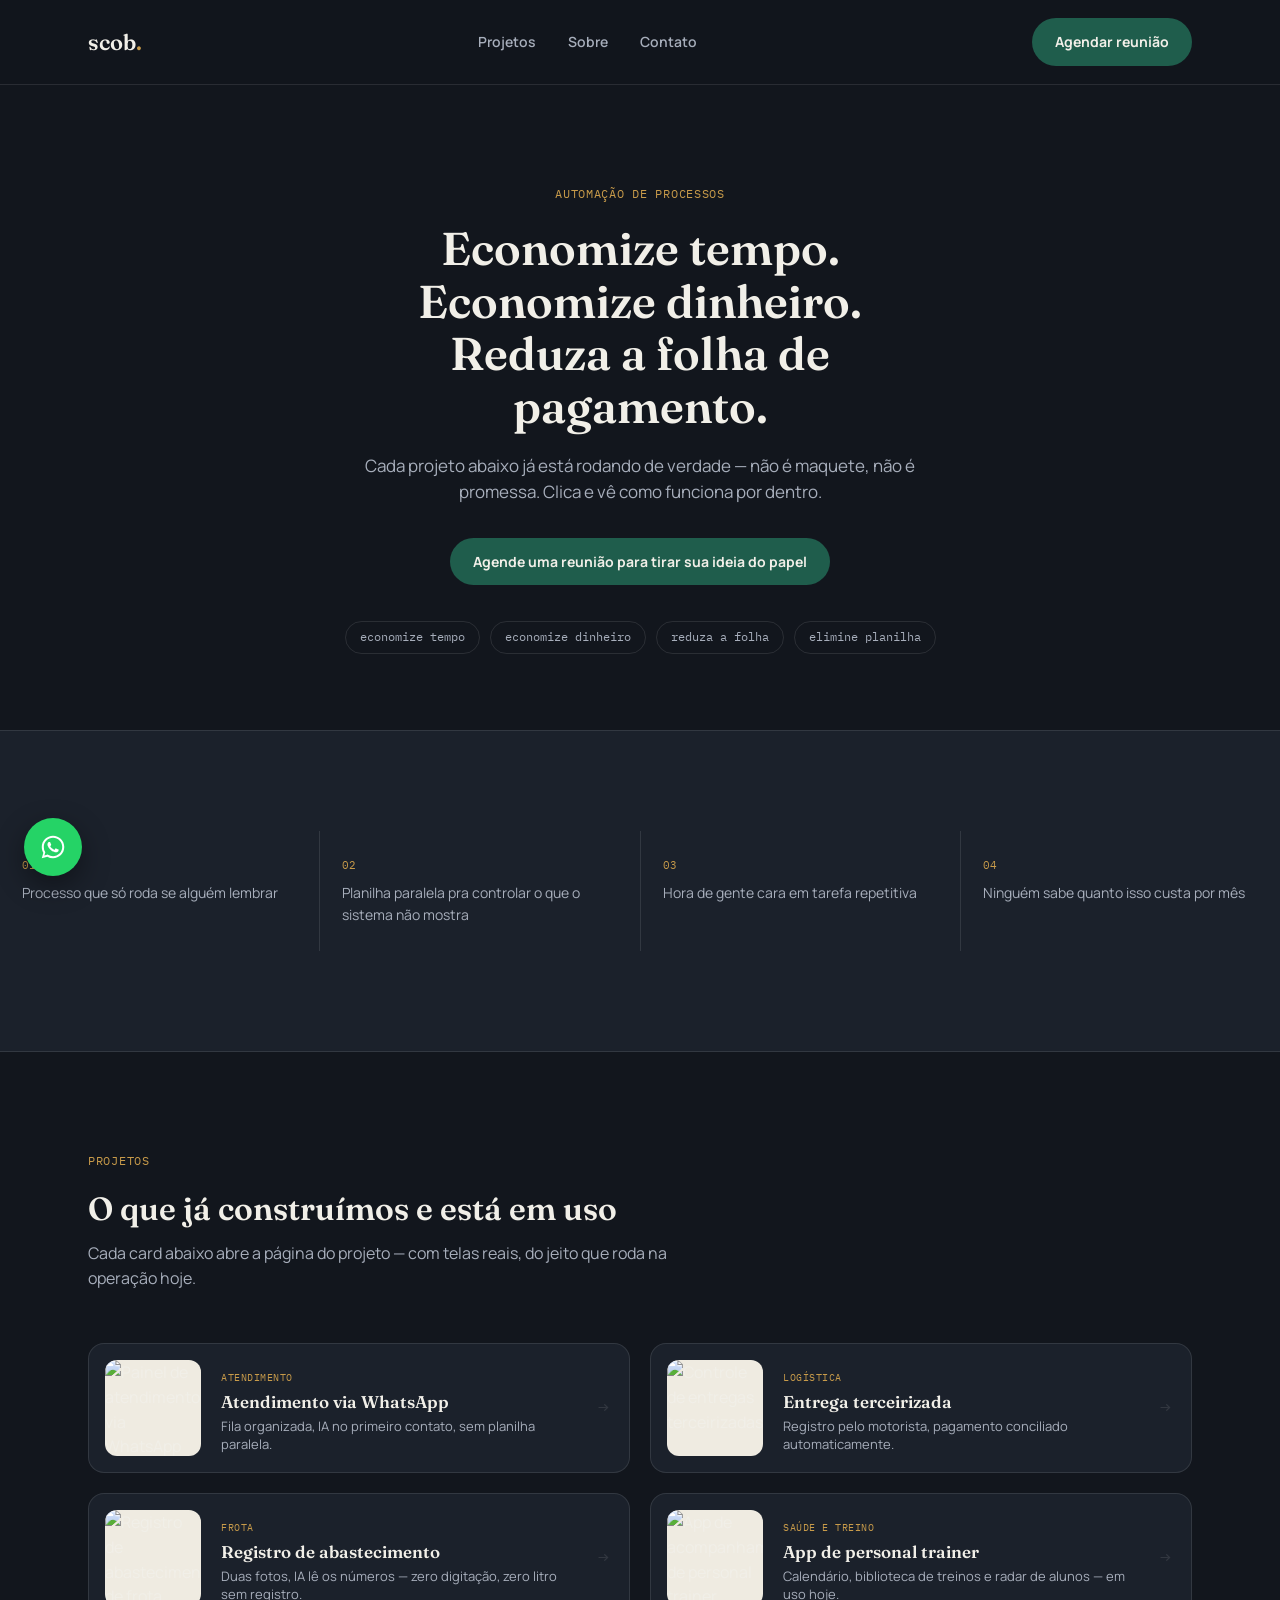
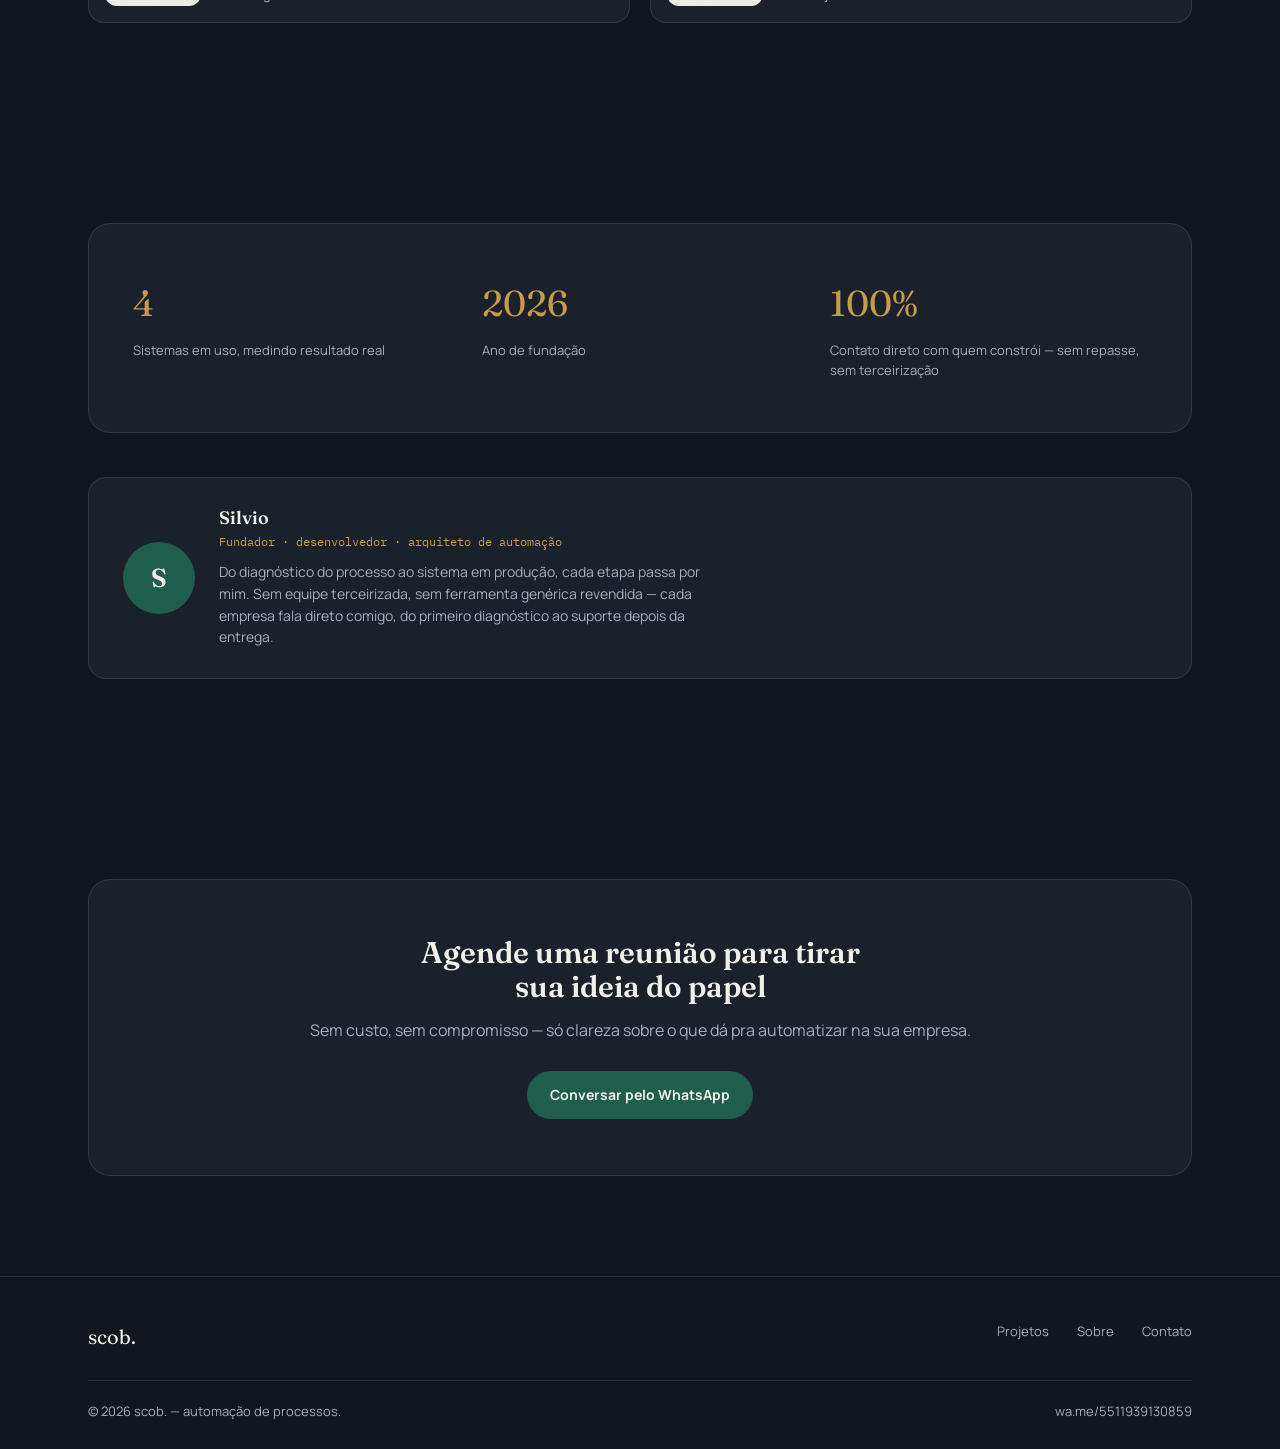
==== index.html @ 18f1db23 "Add files via upload" ====
<!DOCTYPE html>
<html lang="pt-BR">
<head>
<meta charset="UTF-8" />
<meta name="viewport" content="width=device-width, initial-scale=1.0" />
<title>scob. — Automação de processos que economiza tempo e dinheiro</title>
<meta name="description" content="Catálogo de sistemas já em uso: atendimento, entrega terceirizada, abastecimento, personal trainer. Automação sob medida para reduzir tempo, custo e folha de pagamento." />
<link rel="preconnect" href="https://fonts.googleapis.com">
<link rel="preconnect" href="https://fonts.gstatic.com" crossorigin>
<link href="https://fonts.googleapis.com/css2?family=Fraunces:opsz,wght@9..144,500;9..144,600;9..144,700&family=Manrope:wght@400;500;600;700;800&family=IBM+Plex+Mono:wght@400;500&display=swap" rel="stylesheet">
<link rel="stylesheet" href="styles.css">
</head>
<body>

<header>
  <div class="nav">
    <div class="logo">scob<span>.</span></div>
    <nav class="links">
      <a href="#projetos">Projetos</a>
      <a href="#sobre">Sobre</a>
      <a href="#contato">Contato</a>
    </nav>
    <a class="btn btn-pine" href="https://wa.me/5511939130859?text=Quero%20agendar%20uma%20reuni%C3%A3o" target="_blank" rel="noopener">Agendar reunião</a>
  </div>
</header>

<section class="hero">
  <div class="wrap">
    <div class="eyebrow">Automação de processos</div>
    <h1>Economize tempo. Economize dinheiro. Reduza a folha de pagamento.</h1>
    <p class="lead">Cada projeto abaixo já está rodando de verdade — não é maquete, não é promessa. Clica e vê como funciona por dentro.</p>
    <div class="hero-cta">
      <a class="btn btn-pine" href="https://wa.me/5511939130859?text=Quero%20agendar%20uma%20reuni%C3%A3o" target="_blank" rel="noopener">Agende uma reunião para tirar sua ideia do papel</a>
    </div>
    <div class="clichebar">
      <span>economize tempo</span>
      <span>economize dinheiro</span>
      <span>reduza a folha</span>
      <span>elimine planilha</span>
    </div>
  </div>
</section>

<section class="dor">
  <div class="dor-row reveal">
    <div class="dor-item"><span class="mono">01</span>Processo que só roda se alguém lembrar</div>
    <div class="dor-item"><span class="mono">02</span>Planilha paralela pra controlar o que o sistema não mostra</div>
    <div class="dor-item"><span class="mono">03</span>Hora de gente cara em tarefa repetitiva</div>
    <div class="dor-item"><span class="mono">04</span>Ninguém sabe quanto isso custa por mês</div>
  </div>
</section>

<section id="projetos">
  <div class="wrap">
    <div class="section-head reveal">
      <div class="eyebrow">Projetos</div>
      <h2>O que já construímos e está em uso</h2>
      <p>Cada card abaixo abre a página do projeto — com telas reais, do jeito que roda na operação hoje.</p>
    </div>

    <div class="catalog-grid reveal">

      <a class="proj-card" href="projetos/atendimento.html">
        <div class="proj-thumb"><img src="assets/atendimento/01-painel-financeiro.png" alt="Painel de atendimento via WhatsApp" /></div>
        <div class="proj-body">
          <span class="cat">Atendimento</span>
          <h3>Atendimento via WhatsApp</h3>
          <p>Fila organizada, IA no primeiro contato, sem planilha paralela.</p>
        </div>
      </a>

      <a class="proj-card" href="projetos/entrega-terceirizada.html">
        <div class="proj-thumb"><img src="assets/entrega/12-entrega-financeiro.png" alt="Controle de entregas terceirizadas" /></div>
        <div class="proj-body">
          <span class="cat">Logística</span>
          <h3>Entrega terceirizada</h3>
          <p>Registro pelo motorista, pagamento conciliado automaticamente.</p>
        </div>
      </a>

      <a class="proj-card" href="projetos/abastecimento.html">
        <div class="proj-thumb"><img src="assets/abastecimento/07-abastecimento-admin.png" alt="Registro de abastecimento de frota" /></div>
        <div class="proj-body">
          <span class="cat">Frota</span>
          <h3>Registro de abastecimento</h3>
          <p>Duas fotos, IA lê os números — zero digitação, zero litro sem registro.</p>
        </div>
      </a>

      <a class="proj-card" href="projetos/personal-trainer.html">
        <div class="proj-thumb"><img src="assets/personal/08-vertix-dashboard.png" alt="App de acompanhamento de personal trainer" /></div>
        <div class="proj-body">
          <span class="cat">Saúde e treino</span>
          <h3>App de personal trainer</h3>
          <p>Calendário, biblioteca de treinos e radar de alunos — em uso hoje.</p>
        </div>
      </a>

    </div>
  </div>
</section>

<section id="sobre">
  <div class="wrap">
    <div class="stats reveal">
      <div class="stat">
        <div class="val">4</div>
        <div class="label">Sistemas em uso, medindo resultado real</div>
      </div>
      <div class="stat">
        <div class="val">2026</div>
        <div class="label">Ano de fundação</div>
      </div>
      <div class="stat">
        <div class="val">100%</div>
        <div class="label">Contato direto com quem constrói — sem repasse, sem terceirização</div>
      </div>
    </div>

    <div style="height:44px;"></div>

    <div class="founder-card reveal">
      <div class="founder-avatar">S</div>
      <div class="founder-info">
        <h3>Silvio</h3>
        <span class="role">Fundador · desenvolvedor · arquiteto de automação</span>
        <p>Do diagnóstico do processo ao sistema em produção, cada etapa passa por mim. Sem equipe terceirizada, sem ferramenta genérica revendida — cada empresa fala direto comigo, do primeiro diagnóstico ao suporte depois da entrega.</p>
      </div>
    </div>
  </div>
</section>

<section id="contato">
  <div class="wrap">
    <div class="cta-final reveal">
      <h2>Agende uma reunião para tirar sua ideia do papel</h2>
      <p>Sem custo, sem compromisso — só clareza sobre o que dá pra automatizar na sua empresa.</p>
      <div class="hero-cta">
        <a class="btn btn-pine" href="https://wa.me/5511939130859?text=Quero%20agendar%20uma%20reuni%C3%A3o" target="_blank" rel="noopener">Conversar pelo WhatsApp</a>
      </div>
    </div>
  </div>
</section>

<footer>
  <div class="wrap">
    <div class="footer-top">
      <div class="footer-logo">scob.</div>
      <div style="display:flex;gap:28px;flex-wrap:wrap;">
        <a href="#projetos">Projetos</a>
        <a href="#sobre">Sobre</a>
        <a href="#contato">Contato</a>
      </div>
    </div>
    <div class="footer-bottom">
      <span>© <span id="year"></span> scob. — automação de processos.</span>
      <a href="https://wa.me/5511939130859" target="_blank" rel="noopener">wa.me/5511939130859</a>
    </div>
  </div>
</footer>

<script>
  document.getElementById('year').textContent = new Date().getFullYear();
  var reduced = window.matchMedia('(prefers-reduced-motion: reduce)').matches;
  var els = document.querySelectorAll('.reveal');
  if('IntersectionObserver' in window && !reduced){
    var io = new IntersectionObserver(function(entries){
      entries.forEach(function(e){ if(e.isIntersecting){ e.target.classList.add('in'); io.unobserve(e.target); } });
    }, { threshold: 0.12 });
    els.forEach(function(el){ io.observe(el); });
  } else {
    els.forEach(function(el){ el.classList.add('in'); });
  }
</script>

<a class="whatsapp-fab" href="https://wa.me/5511939130859?text=Quero%20falar%20sobre%20automa%C3%A7%C3%A3o" target="_blank" rel="noopener" aria-label="Falar no WhatsApp">
  <svg viewBox="0 0 32 32" xmlns="http://www.w3.org/2000/svg">
    <path fill="#FFFFFF" d="M16.02 4C9.39 4 4.02 9.37 4.02 16c0 2.25.62 4.36 1.7 6.17L4 28l5.98-1.67A11.9 11.9 0 0 0 16.02 28C22.65 28 28 22.63 28 16S22.65 4 16.02 4Zm0 21.8c-1.94 0-3.75-.57-5.27-1.55l-.38-.24-3.55.99.98-3.46-.25-.36A9.7 9.7 0 0 1 6.2 16c0-5.4 4.4-9.8 9.82-9.8 5.42 0 9.82 4.4 9.82 9.8 0 5.4-4.4 9.8-9.82 9.8Zm5.38-7.34c-.29-.15-1.74-.86-2.01-.96-.27-.1-.47-.15-.66.15-.2.29-.76.96-.93 1.16-.17.2-.34.22-.63.07-.29-.15-1.24-.46-2.36-1.46-.87-.78-1.46-1.74-1.63-2.03-.17-.29-.02-.45.13-.6.13-.13.29-.34.44-.51.15-.17.2-.29.29-.49.1-.2.05-.37-.02-.51-.07-.15-.66-1.6-.91-2.19-.24-.58-.48-.5-.66-.51h-.56c-.2 0-.51.07-.78.37-.27.29-1.02 1-1.02 2.44s1.05 2.83 1.19 3.03c.15.2 2.07 3.16 5.02 4.43.7.3 1.25.48 1.68.62.71.22 1.35.19 1.86.12.57-.08 1.74-.71 1.98-1.4.24-.68.24-1.27.17-1.4-.07-.12-.27-.2-.56-.35Z"/>
  </svg>
</a>

</body>
</html>
---- styles.css ----
:root{
  --ink:#12161D;
  --ink-soft:#1B212B;
  --ink-soft-2:#232A36;
  --paper:#FFFFFF;
  --paper-2:#F6F4EF;
  --paper-3:#EFEBE1;
  --pine:#1F5D4C;
  --pine-light:#2F7A64;
  --pine-pale:#E4EEE9;
  --gold:#C89B4A;
  --gold-pale:#F3E8D4;
  --slate:#5B6472;
  --line-dark:rgba(255,255,255,0.10);
  --line-light:rgba(18,22,29,0.09);
  --text-onink:#F1EFE8;
  --text-onink-soft:#A7AEBB;
}
*{box-sizing:border-box;}
html{scroll-behavior:smooth;}
body{
  margin:0;
  background:var(--ink);
  color:var(--text-onink);
  font-family:'Manrope',system-ui,sans-serif;
  line-height:1.55;
  -webkit-font-smoothing:antialiased;
}
h1,h2,h3{
  font-family:'Fraunces',serif;
  font-weight:600;
  line-height:1.14;
  margin:0;
  color:var(--text-onink);
}
.mono{font-family:'IBM Plex Mono',monospace;}
a{color:inherit;text-decoration:none;}
img{max-width:100%;display:block;}
.wrap{max-width:1160px;margin:0 auto;padding:0 28px;}
section{padding:100px 0;}
@media (max-width:720px){ section{padding:64px 0;} .wrap{padding:0 20px;} }

.tag{
  display:inline-flex;align-items:center;gap:6px;
  font-family:'IBM Plex Mono',monospace;
  font-size:11px;letter-spacing:.03em;
  padding:5px 11px;border-radius:999px;
  background:var(--ink-soft-2);color:var(--text-onink-soft);border:1px solid var(--line-dark);
}
.tag-live{background:rgba(47,122,100,0.18);color:#79C9AC;border-color:rgba(47,122,100,0.35);}

header{
  position:sticky;top:0;z-index:50;
  background:rgba(18,22,29,0.86);
  backdrop-filter:blur(8px);
  border-bottom:1px solid var(--line-dark);
}
.nav{display:flex;align-items:center;justify-content:space-between;padding:18px 28px;max-width:1160px;margin:0 auto;}
.logo{font-family:'Fraunces',serif;font-weight:600;font-size:22px;color:var(--text-onink);}
.logo span{color:var(--gold);}
nav.links{display:flex;gap:32px;font-size:14px;font-weight:600;}
nav.links a{color:var(--text-onink-soft);}
nav.links a:hover{color:var(--text-onink);}
@media (max-width:720px){ nav.links{display:none;} }
.btn{
  display:inline-flex;align-items:center;gap:8px;
  padding:12px 22px;border-radius:999px;
  font-size:14px;font-weight:700;
  border:1px solid transparent;
  cursor:pointer;
}
.btn-pine{background:var(--pine);color:var(--text-onink);}
.btn-pine:hover{background:var(--pine-light);}
.btn-ghost{background:transparent;border-color:var(--line-dark);color:var(--text-onink);}
.btn-ghost:hover{border-color:var(--text-onink);}
.btn-ghost-dark{background:transparent;border-color:var(--line-dark);color:var(--text-onink);}
.btn-ghost-dark:hover{border-color:var(--text-onink);}

/* HERO (home) */
.hero{padding:100px 0 76px;text-align:center;}
.eyebrow{
  font-family:'IBM Plex Mono',monospace;font-size:12px;letter-spacing:.06em;text-transform:uppercase;
  color:var(--gold);margin-bottom:20px;
}
.hero h1{font-size:46px;max-width:18ch;margin:0 auto;}
@media (max-width:600px){ .hero h1{font-size:32px;} }
.hero p.lead{margin:20px auto 0;font-size:17px;color:var(--text-onink-soft);max-width:56ch;}
.hero-cta{margin-top:32px;display:flex;gap:14px;flex-wrap:wrap;justify-content:center;}
.clichebar{display:flex;gap:10px;flex-wrap:wrap;justify-content:center;margin-top:36px;}
.clichebar span{
  font-family:'IBM Plex Mono',monospace;font-size:12px;color:var(--text-onink-soft);
  border:1px solid var(--line-dark);border-radius:999px;padding:6px 14px;
}

/* section head */
.section-head{max-width:640px;margin-bottom:52px;}
.section-head .eyebrow{color:var(--gold);}
.section-head h2{font-size:32px;}
.section-head p{margin-top:14px;font-size:16px;color:var(--text-onink-soft);}

/* DOR band */
.dor{background:var(--ink-soft);border-top:1px solid var(--line-dark);border-bottom:1px solid var(--line-dark);}
.dor-row{display:grid;grid-template-columns:repeat(4,1fr);gap:1px;background:var(--line-dark);}
@media (max-width:800px){ .dor-row{grid-template-columns:1fr 1fr;} }
@media (max-width:480px){ .dor-row{grid-template-columns:1fr;} }
.dor-item{background:var(--ink-soft);padding:26px 22px;font-size:14px;color:var(--text-onink-soft);}
.dor-item .mono{display:block;color:var(--gold);font-size:11px;margin-bottom:8px;}

/* PROJECT CATALOG cards — compact, clearly clickable */
.catalog-grid{display:grid;grid-template-columns:repeat(2,1fr);gap:20px;}
@media (max-width:760px){ .catalog-grid{grid-template-columns:1fr;} }
.proj-card{
  background:var(--ink-soft);border:1px solid var(--line-dark);border-radius:16px;overflow:hidden;
  display:flex;align-items:center;gap:0;
  transition:transform .18s ease, box-shadow .18s ease, border-color .18s ease;
  position:relative;
}
.proj-card:hover{
  transform:translateY(-2px);
  box-shadow:0 14px 32px rgba(0,0,0,0.35);
  border-color:var(--gold);
}
.proj-thumb{
  width:96px;height:96px;flex-shrink:0;background:var(--paper-3);
  border-radius:12px;overflow:hidden;margin:16px;
}
.proj-thumb img{width:100%;height:100%;object-fit:cover;object-position:top;}
.proj-body{padding:16px 44px 16px 4px;flex:1;min-width:0;}
.proj-body .cat{font-family:'IBM Plex Mono',monospace;font-size:10px;color:var(--gold);text-transform:uppercase;letter-spacing:.05em;}
.proj-body h3{font-size:17px;margin:4px 0 6px;}
.proj-body p{font-size:13px;color:var(--text-onink-soft);margin:0;line-height:1.4;}
.proj-card::after{
  content:"→";position:absolute;right:20px;top:50%;transform:translateY(-50%);
  font-family:'IBM Plex Mono',monospace;color:var(--line-dark);font-size:18px;transition:color .18s ease, transform .18s ease;
}
.proj-card:hover::after{color:var(--gold);transform:translateY(-50%) translateX(3px);}

@media (max-width:480px){
  .proj-card{flex-wrap:wrap;}
}

/* STATS band */
.stats{background:var(--ink-soft);border:1px solid var(--line-dark);border-radius:22px;padding:52px 44px;display:grid;grid-template-columns:repeat(3,1fr);gap:32px;}
@media (max-width:700px){ .stats{grid-template-columns:1fr;text-align:center;padding:36px 26px;} }
.stat .val{font-family:'Fraunces',serif;font-size:36px;color:var(--gold);}
.stat .label{margin-top:8px;font-size:13px;color:var(--text-onink-soft);}

/* FOUNDER */
.founder-card{
  display:flex;align-items:center;gap:24px;background:var(--ink-soft);border:1px solid var(--line-dark);
  border-radius:18px;padding:30px 34px;
}
@media (max-width:600px){ .founder-card{flex-direction:column;text-align:center;} }
.founder-avatar{
  width:72px;height:72px;border-radius:50%;background:var(--pine);color:var(--text-onink);
  display:flex;align-items:center;justify-content:center;font-family:'Fraunces',serif;font-size:26px;font-weight:600;
  flex-shrink:0;
}
.founder-info h3{font-size:18px;margin-bottom:4px;}
.founder-info .role{font-family:'IBM Plex Mono',monospace;font-size:12px;color:var(--gold);margin-bottom:10px;display:block;}
.founder-info p{font-size:14px;color:var(--text-onink-soft);margin:0;max-width:56ch;}

/* CTA final */
.cta-final{background:var(--ink-soft);border:1px solid var(--line-dark);border-radius:22px;padding:56px 44px;text-align:center;}
.cta-final h2{font-size:30px;max-width:24ch;margin:0 auto;}
.cta-final p{color:var(--text-onink-soft);margin-top:14px;}
.cta-final .hero-cta{margin-top:28px;}

footer{background:var(--ink);color:var(--text-onink-soft);padding:44px 0 28px;font-size:13px;border-top:1px solid var(--line-dark);}
.footer-top{display:flex;justify-content:space-between;flex-wrap:wrap;gap:24px;padding-bottom:28px;border-bottom:1px solid var(--line-dark);}
.footer-logo{font-family:'Fraunces',serif;font-size:20px;color:var(--text-onink);}
.footer-bottom{padding-top:20px;display:flex;justify-content:space-between;flex-wrap:wrap;gap:10px;}

/* PROJECT DETAIL PAGE */
.proj-hero{padding:64px 0 56px;}
.breadcrumb{font-family:'IBM Plex Mono',monospace;font-size:12px;color:var(--text-onink-soft);margin-bottom:18px;}
.breadcrumb a{color:var(--gold);}
.proj-hero h1{font-size:38px;max-width:20ch;}
@media (max-width:600px){ .proj-hero h1{font-size:28px;} }
.proj-hero p.lead{margin-top:16px;font-size:16px;color:var(--text-onink-soft);max-width:56ch;}
.proj-hero .hero-cta{margin-top:26px;}

.gallery{display:grid;grid-template-columns:1fr;gap:32px;}
.gallery-item{
  border-radius:18px;overflow:hidden;background:var(--ink-soft);
  box-shadow:0 16px 40px rgba(0,0,0,0.35);
  border:1px solid var(--line-dark);
}
.gallery-item .img-frame{padding:20px;background:var(--paper-3);}
.gallery-item .img-frame img{width:100%;display:block;border-radius:10px;border:1px solid var(--line-light);box-shadow:0 4px 14px rgba(0,0,0,0.12);}
.gallery-caption{padding:16px 24px 22px;font-size:13px;color:var(--text-onink-soft);border-top:1px solid var(--line-dark);background:var(--ink-soft);}

.feat-list{display:grid;grid-template-columns:repeat(2,1fr);gap:1px;background:var(--line-dark);border:1px solid var(--line-dark);border-radius:16px;overflow:hidden;}
@media (max-width:700px){ .feat-list{grid-template-columns:1fr;} }
.feat-item{background:var(--ink-soft);padding:24px 26px;}
.feat-item h4{font-size:15px;margin-bottom:6px;color:var(--text-onink);}
.feat-item p{font-size:13px;color:var(--text-onink-soft);margin:0;}

/* Floating WhatsApp button */
.whatsapp-fab{
  position:fixed;left:24px;bottom:24px;z-index:60;
  width:58px;height:58px;border-radius:50%;
  background:#25D366;display:flex;align-items:center;justify-content:center;
  box-shadow:0 10px 28px rgba(0,0,0,0.4);
  transition:transform .2s ease, box-shadow .2s ease;
}
.whatsapp-fab:hover{transform:scale(1.08);box-shadow:0 14px 34px rgba(0,0,0,0.5);}
.whatsapp-fab svg{width:30px;height:30px;}
@media (max-width:600px){ .whatsapp-fab{left:16px;bottom:16px;width:52px;height:52px;} .whatsapp-fab svg{width:27px;height:27px;} }

.reveal{opacity:0;transform:translateY(16px);transition:opacity .6s ease, transform .6s ease;}
.reveal.in{opacity:1;transform:none;}
@media (prefers-reduced-motion:reduce){
  html{scroll-behavior:auto;}
  .reveal{opacity:1;transform:none;transition:none;}
}
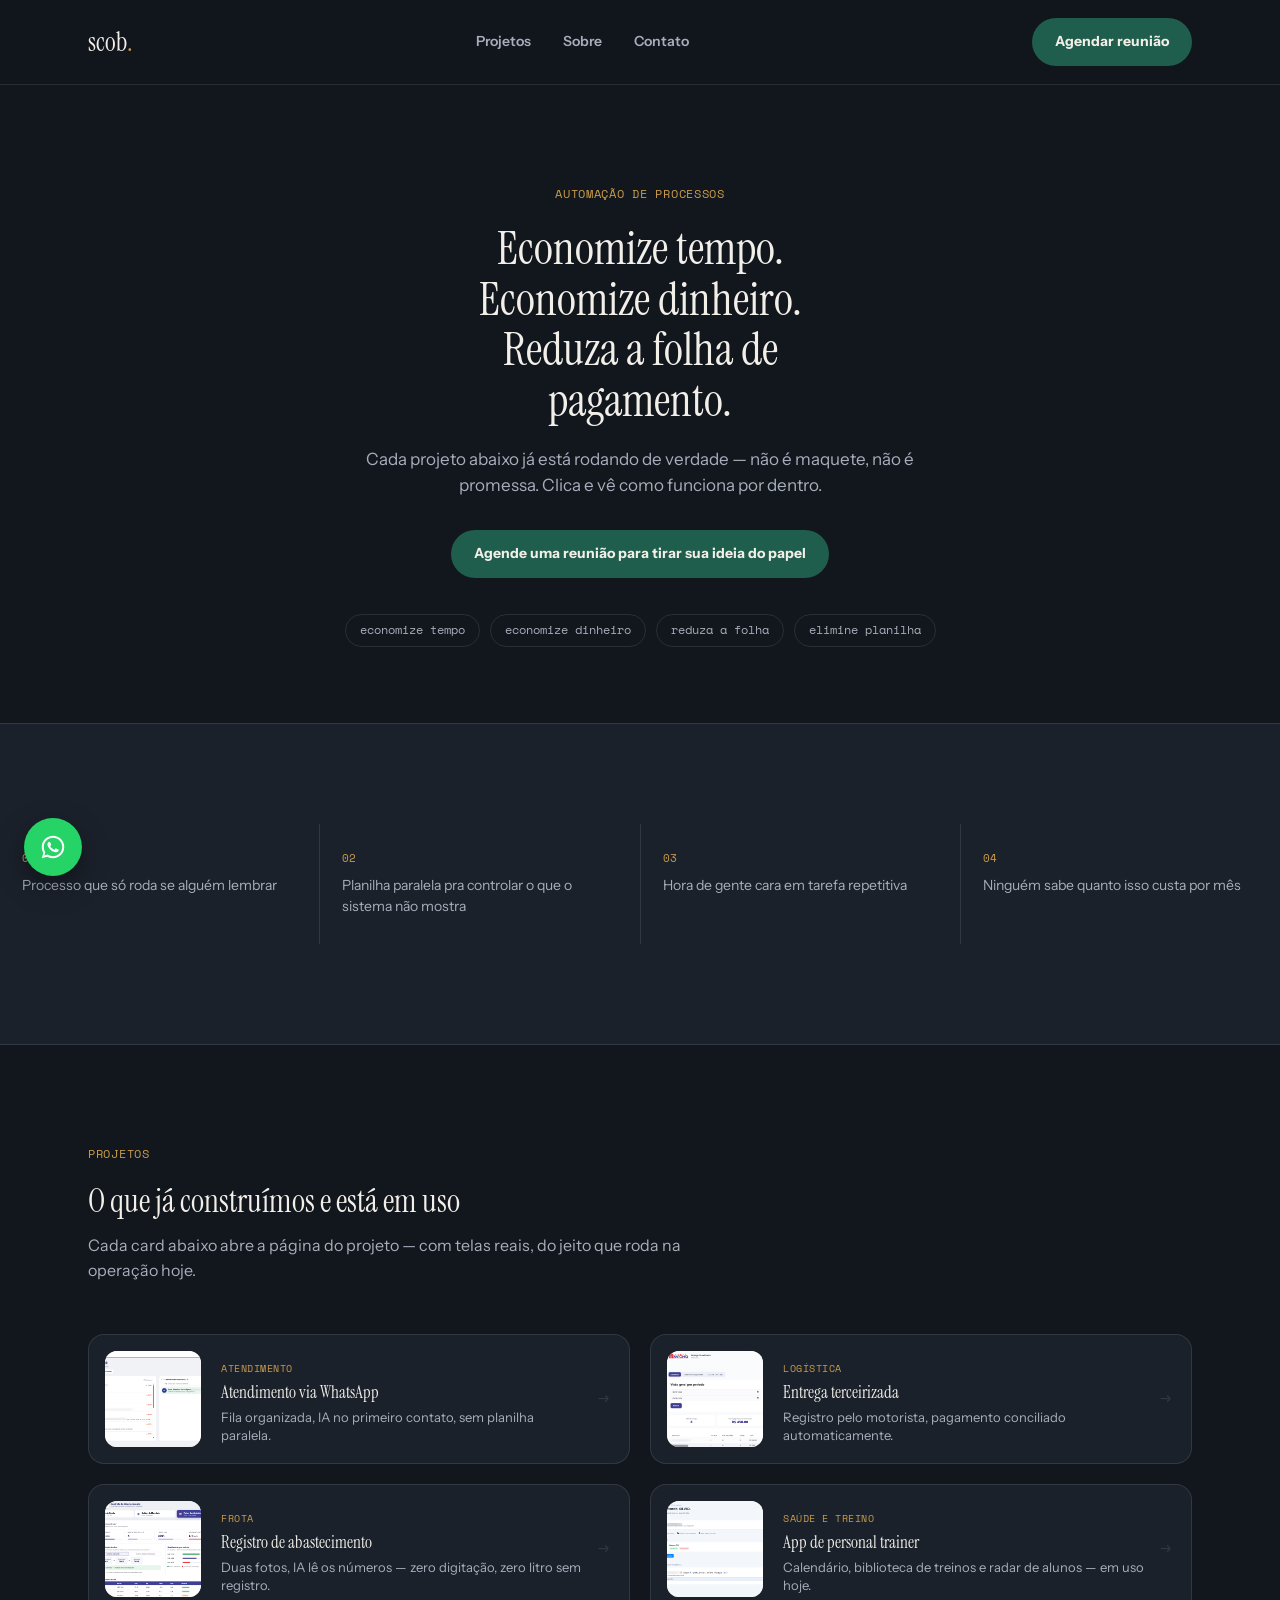
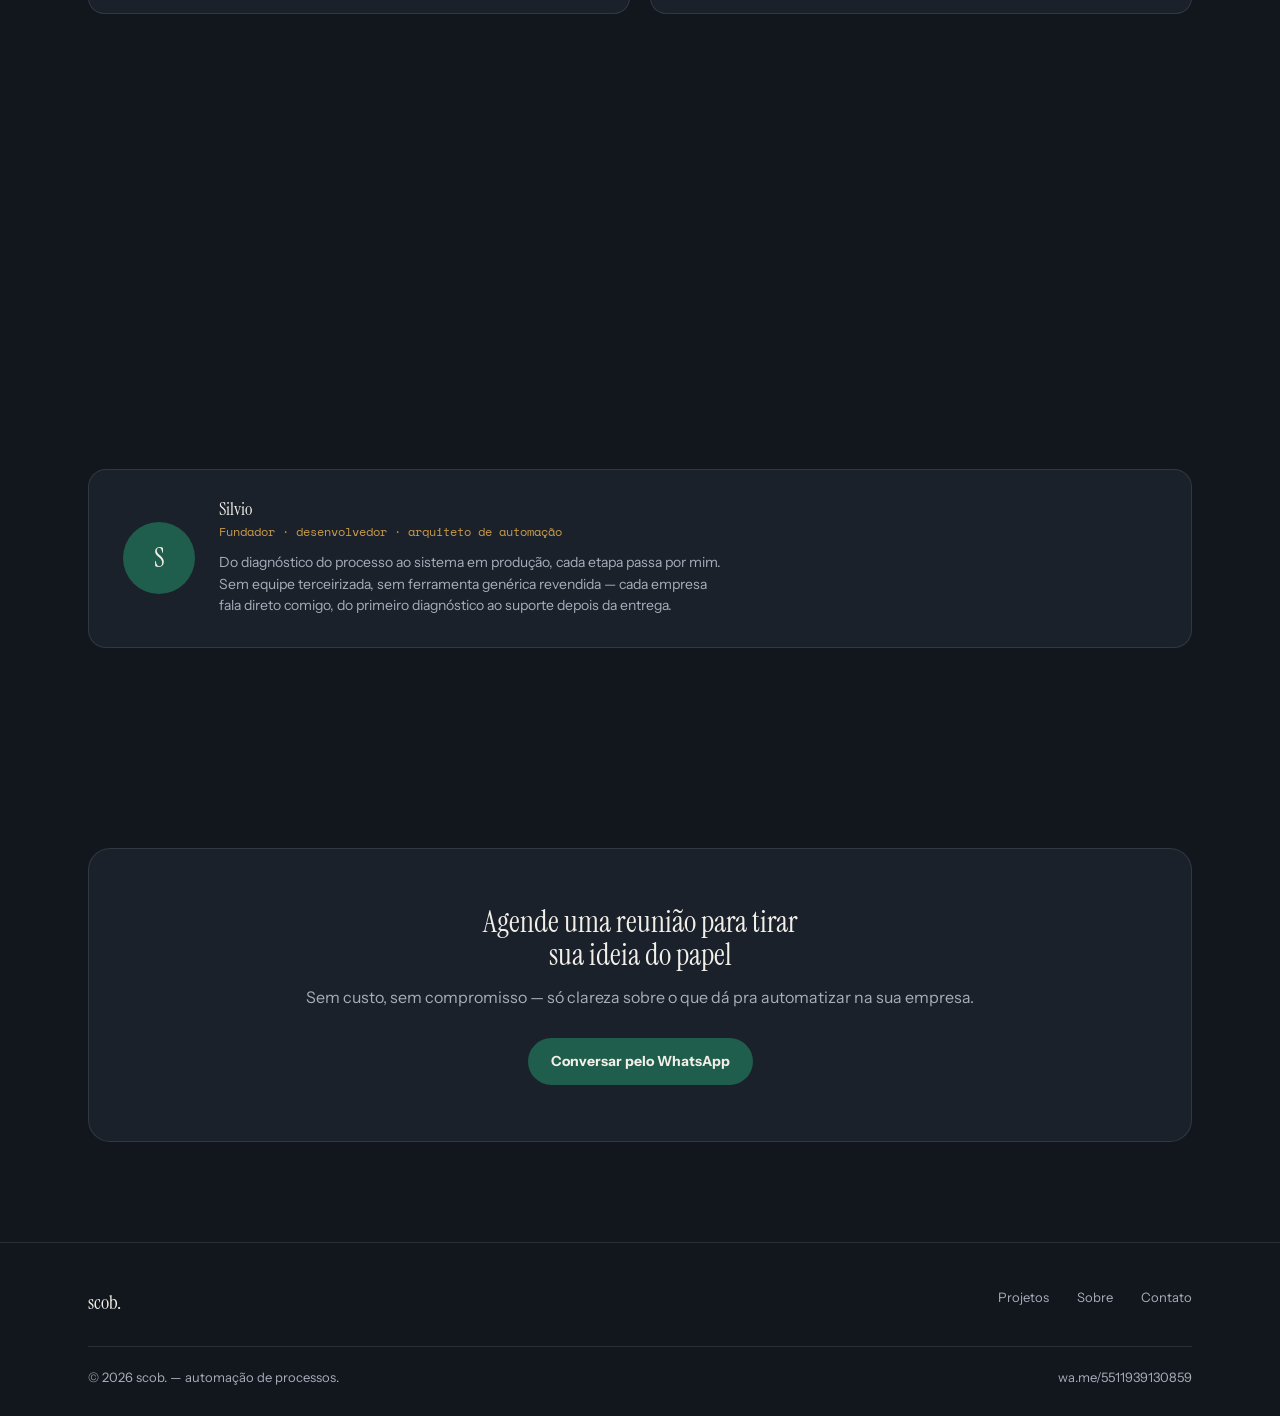
==== commit 58042d7c: "Add files via upload" ====
--- a/index.html
+++ b/index.html
@@ -7,7 +7,7 @@
 <meta name="description" content="Catálogo de sistemas já em uso: atendimento, entrega terceirizada, abastecimento, personal trainer. Automação sob medida para reduzir tempo, custo e folha de pagamento." />
 <link rel="preconnect" href="https://fonts.googleapis.com">
 <link rel="preconnect" href="https://fonts.gstatic.com" crossorigin>
-<link href="https://fonts.googleapis.com/css2?family=Fraunces:opsz,wght@9..144,500;9..144,600;9..144,700&family=Manrope:wght@400;500;600;700;800&family=IBM+Plex+Mono:wght@400;500&display=swap" rel="stylesheet">
+<link href="https://fonts.googleapis.com/css2?family=Instrument+Serif&family=Instrument+Sans:wght@400;500;600;700&family=Space+Mono:wght@400;700&display=swap" rel="stylesheet">
 <link rel="stylesheet" href="styles.css">
 </head>
 <body>
--- a/styles.css
+++ b/styles.css
@@ -22,18 +22,18 @@
   margin:0;
   background:var(--ink);
   color:var(--text-onink);
-  font-family:'Manrope',system-ui,sans-serif;
+  font-family:'Instrument Sans',system-ui,sans-serif;
   line-height:1.55;
   -webkit-font-smoothing:antialiased;
 }
 h1,h2,h3{
-  font-family:'Fraunces',serif;
-  font-weight:600;
-  line-height:1.14;
+  font-family:'Instrument Serif',serif;
+  font-weight:400;
+  line-height:1.1;
   margin:0;
   color:var(--text-onink);
 }
-.mono{font-family:'IBM Plex Mono',monospace;}
+.mono{font-family:'Space Mono',monospace;}
 a{color:inherit;text-decoration:none;}
 img{max-width:100%;display:block;}
 .wrap{max-width:1160px;margin:0 auto;padding:0 28px;}
@@ -42,7 +42,7 @@
 
 .tag{
   display:inline-flex;align-items:center;gap:6px;
-  font-family:'IBM Plex Mono',monospace;
+  font-family:'Space Mono',monospace;
   font-size:11px;letter-spacing:.03em;
   padding:5px 11px;border-radius:999px;
   background:var(--ink-soft-2);color:var(--text-onink-soft);border:1px solid var(--line-dark);
@@ -56,7 +56,7 @@
   border-bottom:1px solid var(--line-dark);
 }
 .nav{display:flex;align-items:center;justify-content:space-between;padding:18px 28px;max-width:1160px;margin:0 auto;}
-.logo{font-family:'Fraunces',serif;font-weight:600;font-size:22px;color:var(--text-onink);}
+.logo{font-family:'Instrument Serif',serif;font-weight:400;font-size:26px;color:var(--text-onink);}
 .logo span{color:var(--gold);}
 nav.links{display:flex;gap:32px;font-size:14px;font-weight:600;}
 nav.links a{color:var(--text-onink-soft);}
@@ -79,7 +79,7 @@
 /* HERO (home) */
 .hero{padding:100px 0 76px;text-align:center;}
 .eyebrow{
-  font-family:'IBM Plex Mono',monospace;font-size:12px;letter-spacing:.06em;text-transform:uppercase;
+  font-family:'Space Mono',monospace;font-size:12px;letter-spacing:.06em;text-transform:uppercase;
   color:var(--gold);margin-bottom:20px;
 }
 .hero h1{font-size:46px;max-width:18ch;margin:0 auto;}
@@ -88,7 +88,7 @@
 .hero-cta{margin-top:32px;display:flex;gap:14px;flex-wrap:wrap;justify-content:center;}
 .clichebar{display:flex;gap:10px;flex-wrap:wrap;justify-content:center;margin-top:36px;}
 .clichebar span{
-  font-family:'IBM Plex Mono',monospace;font-size:12px;color:var(--text-onink-soft);
+  font-family:'Space Mono',monospace;font-size:12px;color:var(--text-onink-soft);
   border:1px solid var(--line-dark);border-radius:999px;padding:6px 14px;
 }
 
@@ -126,12 +126,12 @@
 }
 .proj-thumb img{width:100%;height:100%;object-fit:cover;object-position:top;}
 .proj-body{padding:16px 44px 16px 4px;flex:1;min-width:0;}
-.proj-body .cat{font-family:'IBM Plex Mono',monospace;font-size:10px;color:var(--gold);text-transform:uppercase;letter-spacing:.05em;}
+.proj-body .cat{font-family:'Space Mono',monospace;font-size:10px;color:var(--gold);text-transform:uppercase;letter-spacing:.05em;}
 .proj-body h3{font-size:17px;margin:4px 0 6px;}
 .proj-body p{font-size:13px;color:var(--text-onink-soft);margin:0;line-height:1.4;}
 .proj-card::after{
   content:"→";position:absolute;right:20px;top:50%;transform:translateY(-50%);
-  font-family:'IBM Plex Mono',monospace;color:var(--line-dark);font-size:18px;transition:color .18s ease, transform .18s ease;
+  font-family:'Space Mono',monospace;color:var(--line-dark);font-size:18px;transition:color .18s ease, transform .18s ease;
 }
 .proj-card:hover::after{color:var(--gold);transform:translateY(-50%) translateX(3px);}
 
@@ -142,7 +142,7 @@
 /* STATS band */
 .stats{background:var(--ink-soft);border:1px solid var(--line-dark);border-radius:22px;padding:52px 44px;display:grid;grid-template-columns:repeat(3,1fr);gap:32px;}
 @media (max-width:700px){ .stats{grid-template-columns:1fr;text-align:center;padding:36px 26px;} }
-.stat .val{font-family:'Fraunces',serif;font-size:36px;color:var(--gold);}
+.stat .val{font-family:'Instrument Serif',serif;font-size:36px;color:var(--gold);}
 .stat .label{margin-top:8px;font-size:13px;color:var(--text-onink-soft);}
 
 /* FOUNDER */
@@ -153,11 +153,11 @@
 @media (max-width:600px){ .founder-card{flex-direction:column;text-align:center;} }
 .founder-avatar{
   width:72px;height:72px;border-radius:50%;background:var(--pine);color:var(--text-onink);
-  display:flex;align-items:center;justify-content:center;font-family:'Fraunces',serif;font-size:26px;font-weight:600;
+  display:flex;align-items:center;justify-content:center;font-family:'Instrument Serif',serif;font-size:26px;font-weight:400;
   flex-shrink:0;
 }
 .founder-info h3{font-size:18px;margin-bottom:4px;}
-.founder-info .role{font-family:'IBM Plex Mono',monospace;font-size:12px;color:var(--gold);margin-bottom:10px;display:block;}
+.founder-info .role{font-family:'Space Mono',monospace;font-size:12px;color:var(--gold);margin-bottom:10px;display:block;}
 .founder-info p{font-size:14px;color:var(--text-onink-soft);margin:0;max-width:56ch;}
 
 /* CTA final */
@@ -168,12 +168,12 @@
 
 footer{background:var(--ink);color:var(--text-onink-soft);padding:44px 0 28px;font-size:13px;border-top:1px solid var(--line-dark);}
 .footer-top{display:flex;justify-content:space-between;flex-wrap:wrap;gap:24px;padding-bottom:28px;border-bottom:1px solid var(--line-dark);}
-.footer-logo{font-family:'Fraunces',serif;font-size:20px;color:var(--text-onink);}
+.footer-logo{font-family:'Instrument Serif',serif;font-size:20px;color:var(--text-onink);}
 .footer-bottom{padding-top:20px;display:flex;justify-content:space-between;flex-wrap:wrap;gap:10px;}
 
 /* PROJECT DETAIL PAGE */
 .proj-hero{padding:64px 0 56px;}
-.breadcrumb{font-family:'IBM Plex Mono',monospace;font-size:12px;color:var(--text-onink-soft);margin-bottom:18px;}
+.breadcrumb{font-family:'Space Mono',monospace;font-size:12px;color:var(--text-onink-soft);margin-bottom:18px;}
 .breadcrumb a{color:var(--gold);}
 .proj-hero h1{font-size:38px;max-width:20ch;}
 @media (max-width:600px){ .proj-hero h1{font-size:28px;} }
